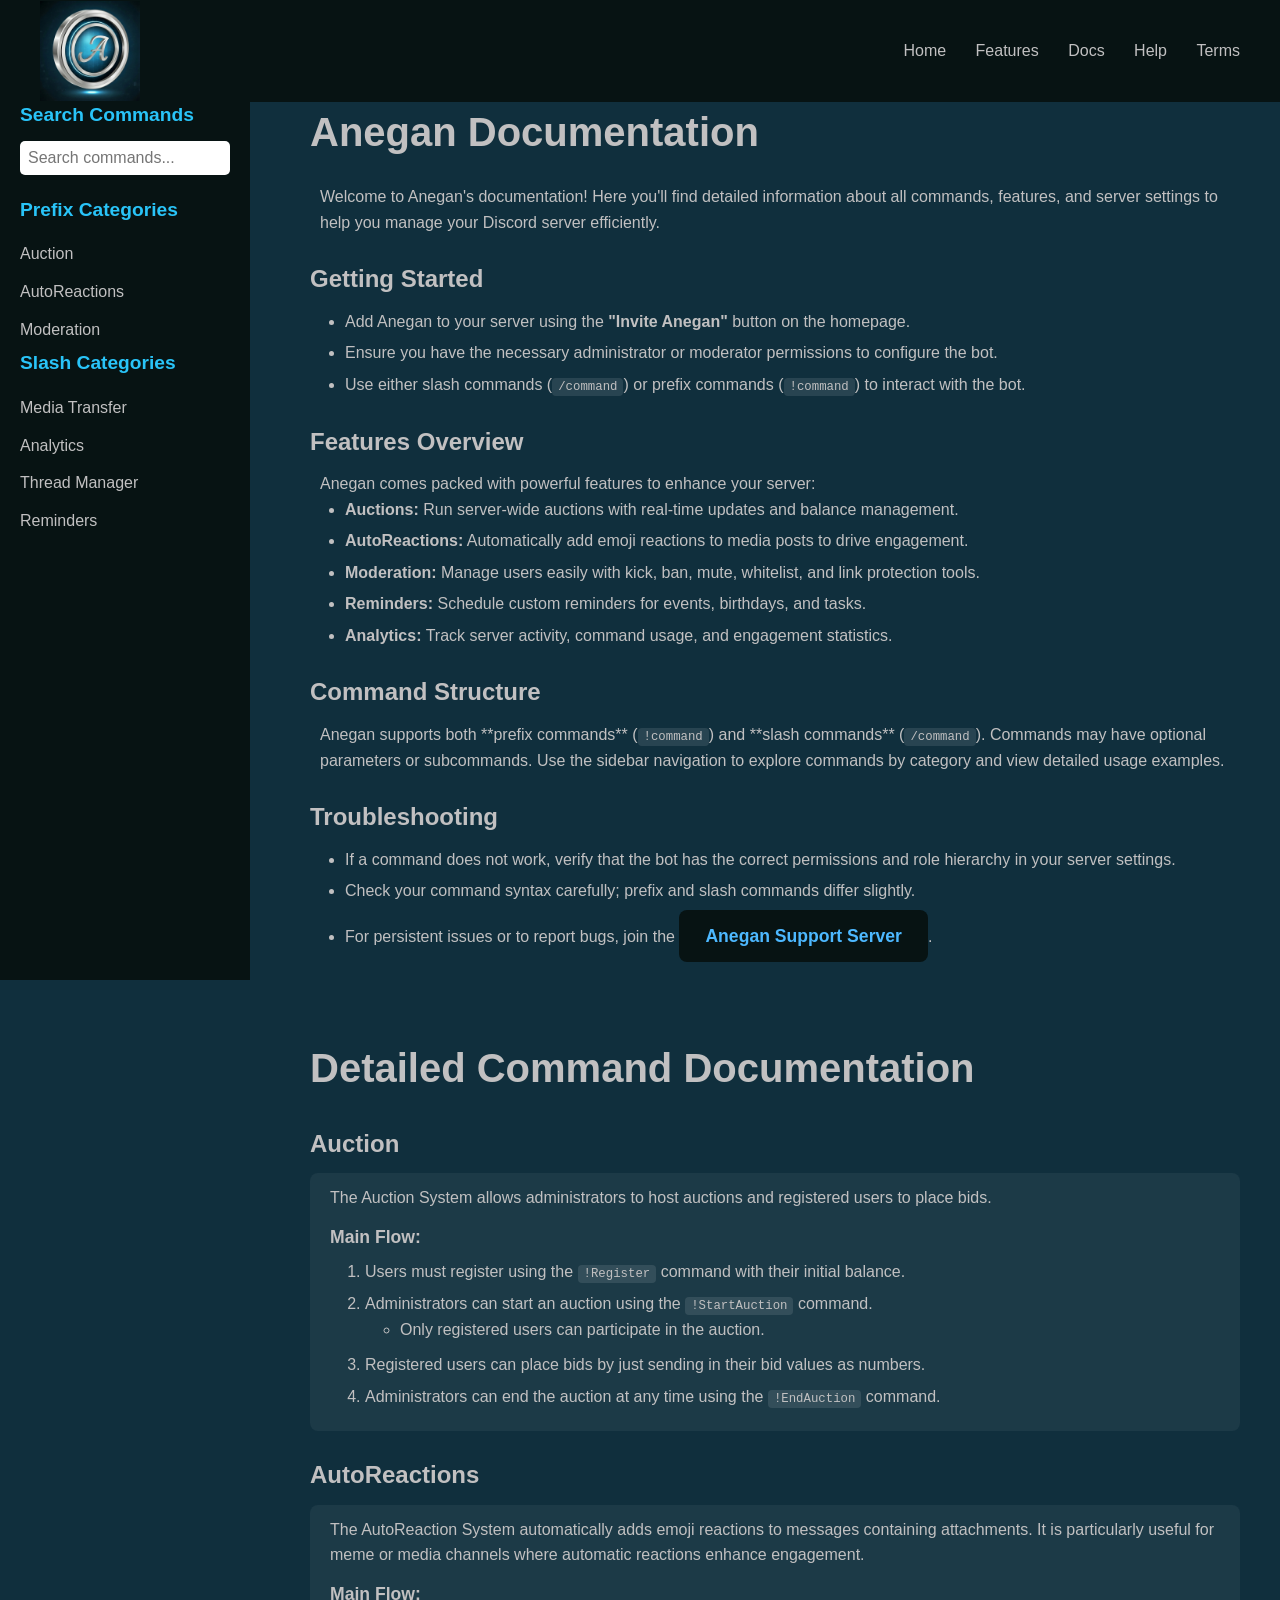
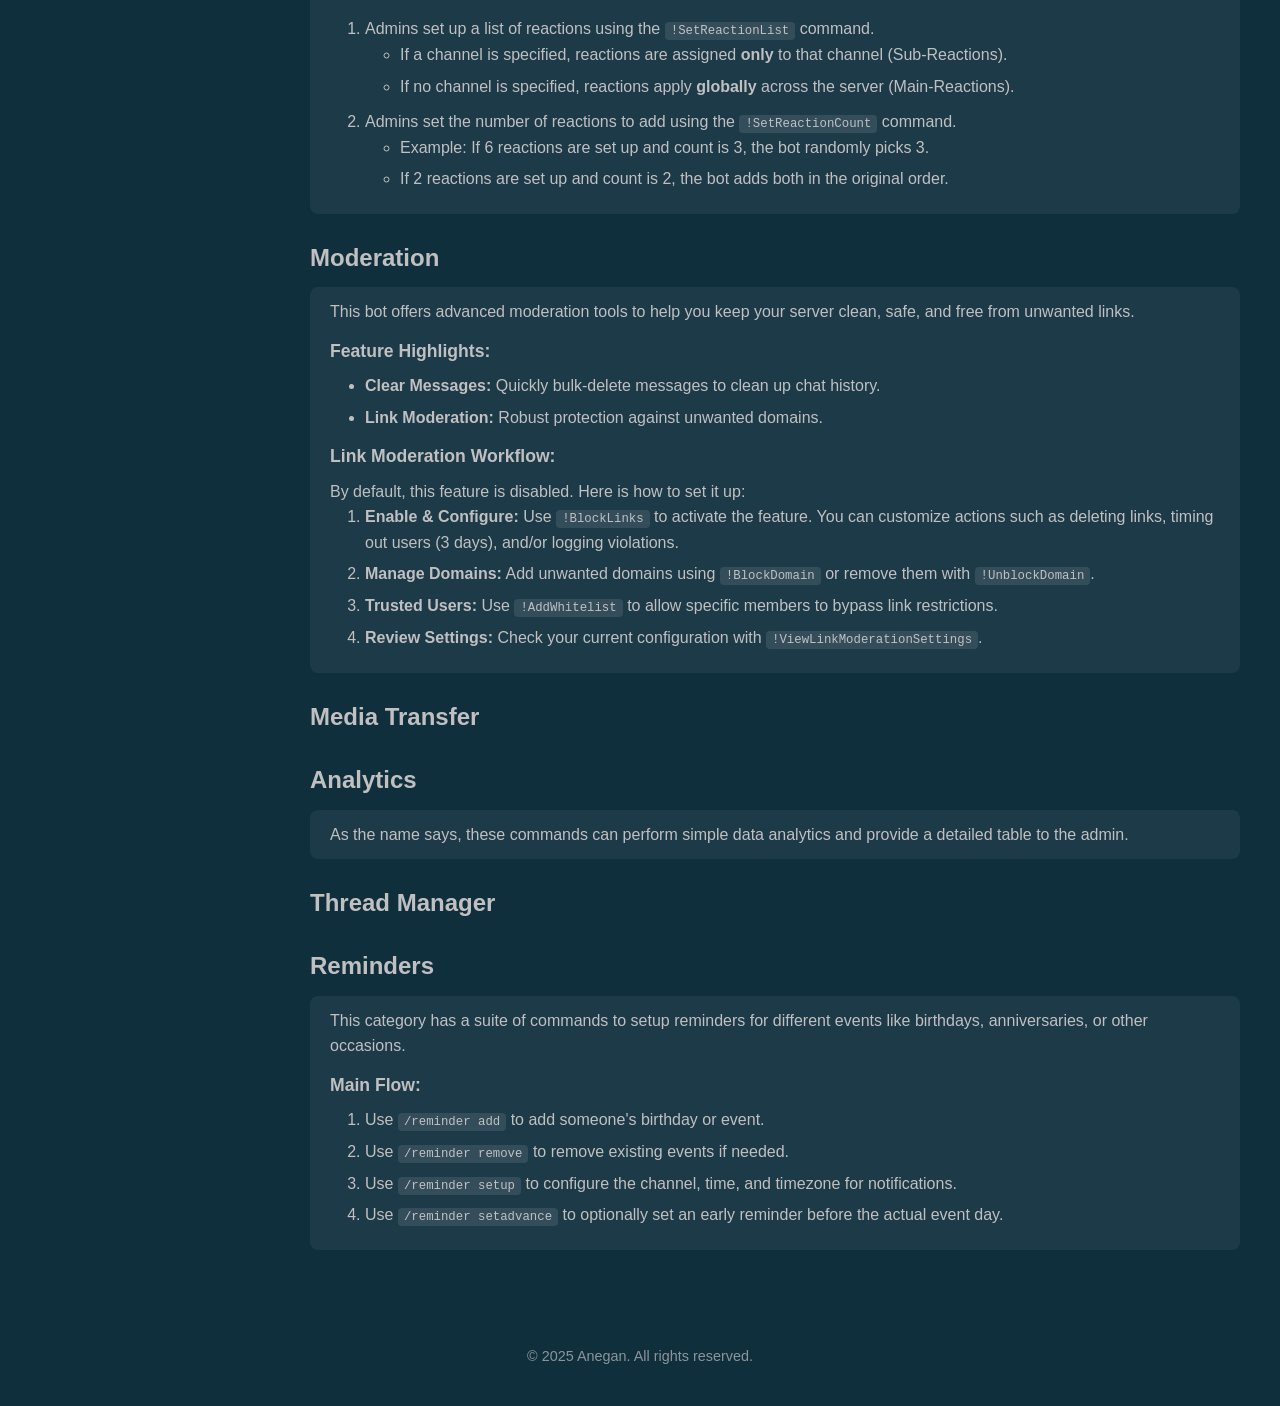
==== docs.html @ b11d67a1 "Add files via upload" ====
<!DOCTYPE html>
<html lang="en">
<head>
    <meta charset="UTF-8">
    <meta name="viewport" content="width=device-width, initial-scale=1.0">
    <title>Anegan - Documentation</title>
    <link rel="stylesheet" href="css/style.css">
    <style>
        /* ---- Layout ---- */
        body {
            /* display: flex; */
            display: fixed;
            min-height: 100vh;
            font-family: var(--font-body);
            background: var(--bg-main);
            color: var(--text-primary);
        }

        /* Sidebar */
        .sidebar {
            width: 250px;
            background: #071313;
            padding: 20px;
            position: fixed;
            height: 100%;
            overflow-y: auto;
            top: 80px;       /* push below navbar (adjust to your navbar height) */
            z-index: 5;      /* higher than main content */
        }

        .sidebar h2 {
            font-family: var(--font-heading);
            font-size: 1.2rem;
            margin-bottom: 10px;
            color: var(--accent);
        }

        .sidebar input[type="text"] {
            width: 100%;
            padding: 8px;
            margin-bottom: 15px;
            border-radius: 5px;
            border: none;
            font-size: 1rem;
            position: sticky;
        }

        .sidebar a {
            display: block;
            color: var(--text-primary);
            padding: 6px 0;
            text-decoration: none;
            transition: 0.2s;
        }

        .sidebar a:hover {
            color: var(--accent);
        }

        /* Main content */
        .docs-content {
            margin-left: 270px; /* sidebar width + margin */
            padding: 100px 40px 40px 40px;
            /* flex: 1; */
        }

        .docs-content h1 {
            font-family: var(--font-heading);
            font-size: 2.5rem;
            margin-bottom: 20px;
        }

        .docs-content h2 {
            font-family: var(--font-heading);
            font-size: 1.5rem;
            margin-top: 25px;
            margin-bottom: 10px;
        }
        .docs-content ul,
        .docs-content ol {
            margin-left: 20px;          /* indent from main content */
            margin-bottom: 10px;        /* spacing after list */
            padding-left: 15px;         /* bullet/number alignment */
        }

        .docs-content li {
            margin-bottom: 6px;         /* space between items */
            /* line-height: 1.6;           improve readability */
        }

        /* Inline code */
        .docs-content code {
            background: rgba(255, 255, 255, 0.1);
            padding: 2px 6px;
            border-radius: 4px;
            font-family: monospace;
            font-size: 0.95em;
        }

        /* Code blocks (if ever used) */
        .docs-content pre {
            background: rgba(255, 255, 255, 0.05);
            padding: 12px 15px;
            border-radius: 8px;
            overflow-x: auto;
            margin-bottom: 15px;
            font-family: monospace;
            font-size: 0.95em;
}

        .command {
            background: rgba(255, 255, 255, 0.05);
            padding: 12px 20px;
            border-radius: 8px;
            margin-bottom: 10px;
        }

        .command-name {
            font-weight: bold;
        }

        .command-description {
            margin-top: 5px;
            margin-left: 10px;
        }

        .command-usage {
            font-family: monospace;
            background: rgba(255,255,255,0.1);
            padding: 5px 10px;
            border-radius: 4px;
            display: inline-block;
            margin-top: 5px;
        }

        .category-title {
            cursor: pointer;
        }

        /* Command examples styling */
        .command-examples {
            margin-top: 10px;
            margin-left: 10px; /* indent from command description */
            padding-left: 15px;
            border-left: 2px solid rgba(255,255,255,0.2); /* subtle visual separation */
        }

        .command-examples ul {
            list-style: disc inside; /* proper bullet indentation */
            margin: 4px 0;
            padding-left: 20px;
            margin-left: 5px;
        }

        .command-examples li {
            margin-bottom: 10px; /* space between examples */
            line-height: 1.5;    /* increase readability */
        }

        .command-examples code {
            background: rgba(255,255,255,0.1);
            padding: 2px 6px;
            border-radius: 4px;
            font-family: monospace;
        }

        /* Command examples styling */
        .command-details {
            margin-top: 10px;
            margin-left: 10px; /* indent from command description */
            padding-left: 15px;
            border-left: 2px solid rgba(255,255,255,0.2); /* subtle visual separation */
        }

        .command-details ul {
            list-style: disc inside; /* proper bullet indentation */
            margin: 4px 0;
            padding-left: 20px;
            margin-left: 5px;
        }

        .command-details li {
            margin-bottom: 10px; /* space between examples */
            line-height: 1.5;    /* increase readability */
        }

        /* Command Arguments styling */
        .command-arguments {
            margin-top: 10px;
            margin-left: 10px;
            padding-left: 15px;
            border-left: 2px solid rgba(255,255,255,0.2);
        }
        .command-arguments ul {
            list-style: disc inside;
            margin: 4px 0;
            padding-left: 20px;
            margin-left: 5px;
        }
        .command-arguments li {
            margin-bottom: 5px;
            line-height: 1.4;
        }


        .example-title {
            font-style: italic;
            margin-right: 5px; /* spacing after title */
            display: inline;   /* allow it to sit on same line as bullet */
        }

        .example-content {
            margin-left: 40px; /* indent content under the sub-title */
            line-height: 1.5;
        }

        .category-overview {
            background: rgba(255, 255, 255, 0.05);
            padding: 12px 20px;
            border-radius: 8px;
            margin-bottom: 15px;
        }

        .category-overview h3 {
            margin-top: 12px;
            margin-bottom: 8px;
            font-size: 1.1rem;
        }

        .category-overview ol,
        .category-overview ul {
            margin-left: 20px;
            margin-bottom: 10px;
        }

        .category-overview li {
            margin-bottom: 6px;
        }

        .category-overview code {
            background: rgba(255, 255, 255, 0.1);
            padding: 2px 6px;
            border-radius: 4px;
            font-family: monospace;
            font-size: 0.95em;
        }

        /* Accordion effect */
        .accordion-content {
            display: none;
            margin-left: 10px;
            margin-top: 5px;
        }

        .accordion-content.show {
            display: block;
        }
    </style>
</head>
<body>
    <!-- Navbar -->
    <nav>
        <div class="container">
            <img src="images/Logo.jpg" alt="Anegan Logo" class="logo">
            <div class="nav-right">
                <a href="index.html">Home</a>
                <a href="index.html#features">Features</a>
                <a href="docs.html">Docs</a>
                <a href="help.html">Help</a>
                <a href="terms.html">Terms</a>
            </div>
        </div>
    </nav>

    <div class="docs-wrapper">
        <!-- Sidebar -->
        <aside class="sidebar">
            <h2>Search Commands</h2>
            <input type="text" id="search" placeholder="Search commands...">
            <div id="search-message" style="color: #aaa; font-size: 0.9rem; margin-top: 5px;"></div>
            <h2>Prefix Categories</h2>
            <a href="#auction">Auction</a>
            <a href="#autoreactions">AutoReactions</a>
            <a href="#moderation">Moderation</a>

            <h2>Slash Categories</h2>
            <a href="#media_transfer">Media Transfer</a>
            <a href="#analytics">Analytics</a>
            <a href="#thread_manager">Thread Manager</a>
            <a href="#reminders">Reminders</a>
        </aside>

        <!-- Main Content -->
        <main class="docs-content">
            <h1>Anegan Documentation</h1>
            <p style="margin-left: 10px;">
                Welcome to Anegan's documentation! Here you'll find detailed information about all commands, features, and server settings to help you manage your Discord server efficiently.
            </p>

            <h2>Getting Started</h2>
            <ul>
                <li>Add Anegan to your server using the <strong>"Invite Anegan"</strong> button on the homepage.</li>
                <li>Ensure you have the necessary administrator or moderator permissions to configure the bot.</li>
                <li>Use either slash commands (<code>/command</code>) or prefix commands (<code>!command</code>) to interact with the bot.</li>
            </ul>

            <h2>Features Overview</h2>
            <p style="margin-left: 10px;">
                Anegan comes packed with powerful features to enhance your server:
            </p>
            <ul>
                <li><strong>Auctions:</strong> Run server-wide auctions with real-time updates and balance management.</li>
                <li><strong>AutoReactions:</strong> Automatically add emoji reactions to media posts to drive engagement.</li>
                <li><strong>Moderation:</strong> Manage users easily with kick, ban, mute, whitelist, and link protection tools.</li>
                <li><strong>Reminders:</strong> Schedule custom reminders for events, birthdays, and tasks.</li>
                <li><strong>Analytics:</strong> Track server activity, command usage, and engagement statistics.</li>
            </ul>

            <h2>Command Structure</h2>
            <p style="margin-left: 10px;">
                Anegan supports both **prefix commands** (<code>!command</code>) and **slash commands** (<code>/command</code>).  
                Commands may have optional parameters or subcommands. Use the sidebar navigation to explore commands by category and view detailed usage examples.
            </p>

            <h2>Troubleshooting</h2>
            <ul>
                <li>If a command does not work, verify that the bot has the correct permissions and role hierarchy in your server settings.</li>
                <li>Check your command syntax carefully; prefix and slash commands differ slightly.</li>
                <li>For persistent issues or to report bugs, join the <a href="https://discord.gg/ssrtbun3c8" class="support-btn">Anegan Support Server</a>.</li>
            </ul>

            <h1><br>Detailed Command Documentation</h1>

            <!-- PREFIX COMMANDS -->

            <h2 id="auction" class="category-title">Auction</h2>

            <div class="category-overview">
                <p>
                    The Auction System allows administrators to host auctions and registered users to place bids.
                </p>
                <h3>Main Flow:</h3>
                <ol>
                    <li>Users must register using the <code>!Register</code> command with their initial balance.</li>
                    <li>Administrators can start an auction using the <code>!StartAuction</code> command.
                        <ul>
                            <li>Only registered users can participate in the auction.</li>
                        </ul>
                    </li>
                    <li>Registered users can place bids by just sending in their bid values as numbers.</li>
                    <li>Administrators can end the auction at any time using the <code>!EndAuction</code> command.</li>
                </ol>
            </div>
        
            <div class="accordion-content">
                <div class="command">
                    <div class="command-name">Balance</div>
                    <div class="command-description">
                        This command retrieves and displays the balance of the user who invokes it.
                    </div>
                    <div class="command-usage">!Balance</div>
                    <div class="command-examples">
                        <strong>Examples:</strong>
                        <ul>
                            <li>
                                <span class="example-title">Registered user checks balance:</span>
                                <div class="example-content">
                                    Command: <code>!Balance</code><br>
                                    Response: "JohnDoe, your balance is 500."
                                </div>
                            </li>
                            <li>
                                <span class="example-title">Unregistered user attempts to check balance:</span>
                                <div class="example-content">
                                    Command: <code>!Balance</code><br>
                                    Response: "You are not registered. Use <code>!Register &lt;balance&gt; </code> to register."
                                </div>
                            </li>
                        </ul>
                    </div>
                </div>

                <div class="command">
                    <div class="command-name">EndAuction</div>
                    <div class="command-description">
                        This command concludes the current auction and announces the winner if there are valid bids. 
                        If no bids were placed during the auction, it will notify the users that the auction ended without a winner.
                    </div>
                    <div class="command-usage">!EndAuction</div>
                    <div class="command-details">
                        <strong>Permissions:</strong>
                        <ul>
                            <li>Only administrators can use this command.</li>
                        </ul>
                    </div>
                </div>

                <div class="command">
                    <div class="command-name">ListItems</div>
                    <div class="command-description">List all your items.</div>
                    <div class="command-usage">!ListItems</div>
                </div>

                <div class="command">
                    <div class="command-name">ListParticipants</div>
                    <div class="command-description">List all registered participants in the server.</div>
                    <div class="command-usage">!ListParticipants</div>
                    <div class="command-details">
                        <strong>Permissions:</strong>
                        <ul>
                            <li>Only administrators can use this command.</li>
                        </ul>
                    </div>
                    <div class="command-examples">
                        <strong>Examples:</strong>
                        <ul>
                            <li>
                                <span class="example-title">Listing participants when some are registered:</span>
                                <div class="example-content">
                                    Command: <code>!ListParticipants</code><br>
                                    Response:<br>
                                    <pre>
Registered Participants and their balances:
@User1: 500
@User2: 300
                                    </pre>
                                </div>
                            </li>
                            <li>
                                <span class="example-title">Listing participants when no one is registered:</span>
                                <div class="example-content">
                                    Command: <code>!ListParticipants</code><br>
                                    Response: "No registered participants found in this server."
                                </div>
                            </li>
                        </ul>
                    </div>
                </div>

                <div class="command">
                    <div class="command-name">Register</div>
                    <div class="command-description">
                        This command allows users to register themselves in the auction system with an initial balance.
                        Once registered, users can participate in auctions and bid on items.
                    </div>
                    <div class="command-usage">!Register &lt;balance&gt;</div>
                        <div class="command-arguments">
                            <strong>Arguments:</strong>
                            <ul>
                                <li><code>balance</code> — Initial user balance in cash/coins to bid.</li>
                            </ul>
                        </div>
                    <div class="command-examples">
                        <strong>Examples:</strong>
                        <ul>
                            <li>
                                <span class="example-title">Registering with an initial balance:</span>
                                <div class="example-content">
                                    Command: <code>!Register 10000</code><br>
                                    Response: "JohnDoe registered with a balance of 10000."
                                </div>
                            </li>
                            <li>
                                <span class="example-title">Attempting to register when already registered:</span>
                                <div class="example-content">
                                    Command: <code>!Register 5000</code><br>
                                    Response: "You are already registered!"
                                </div>
                            </li>
                        </ul>
                    </div>
                </div>

                <div class="command">
                    <div class="command-name">ResetAuction</div>
                    <div class="command-description">
                        This command allows administrators to reset the auction by clearing all registered users, resetting balances, and removing all auction items for the server. 
                        After the command is issued, the bot will prompt the administrator to confirm by typing "yes" within 30 seconds. 
                        If confirmed, the bot will perform the reset and display a confirmation message. If no confirmation is received within 30 seconds, the reset will be canceled. 
                        This safeguard ensures that the reset is intentional.
                    </div>
                    <div class="command-usage">!ResetAuction</div>

                    <div class="command-examples">
                        <strong>Examples:</strong>
                        <ul>
                            <li>
                                <span class="example-title">Admin resetting the auction for the server:</span>
                                <div class="example-content">
                                    Command: <code>!ResetAuction</code><br>
                                    Response: "All auction details have been reset for this server."
                                </div>
                            </li>
                        </ul>
                    </div>
                </div>

                <div class="command">
                    <div class="command-name">StartAuction</div>
                    
                    <div class="command-description">
                        Initiates an auction for a specified item with a given starting bid.
                    </div>
                    
                    <div class="command-usage">!StartAuction &lt;item_name&gt;, &lt;starting_bid&gt;</div>
                    <div class="command-arguments">
                        <strong>Arguments:</strong>
                        <ul>
                            <li><code>item_name</code> — Name of the item to be auctioned.</li>
                            <li><code>starting_bid</code> — Minimum bid amount to start the auction (positive integer).</li>
                        </ul>
                    </div>
                    <div class="command-details">
                        <strong>Permissions:</strong>
                        <ul>
                            <li>Only administrators can use this command.</li>
                        </ul>
                    </div>
                    <div class="command-examples">
                        <strong>Examples:</strong>
                        <ul>
                            <li>
                                <span class="example-title">Start an auction for "Blue Pen" with a starting bid of 100:</span>
                                <div class="example-content">
                                    Command: <code>!StartAuction Blue Pen, 100</code><br>
                                    Behavior:<br>
                                    &nbsp;&nbsp;&nbsp;- Starts an auction for the item "Blue Pen"<br>
                                    &nbsp;&nbsp;&nbsp;- Sets the minimum bid to 100<br>
                                    &nbsp;&nbsp;&nbsp;- Announces the auction in the channel
                                </div>
                            </li>
                            <li>
                                <span class="example-title">Invalid starting bid:</span>
                                <div class="example-content">
                                    Command: <code>!StartAuction Golden Sword, fifty</code><br>
                                    Response: "Starting bid must be a positive integer."
                                </div>
                            </li>
                            <li>
                                <span class="example-title">Missing comma in input:</span>
                                <div class="example-content">
                                    Command: <code>!StartAuction Blue Pen 100</code><br>
                                    Response: "Invalid input format. Use: !StartAuction &lt;item_name&gt;, &lt;starting_bid&gt;"
                                </div>
                            </li>
                        </ul>
                    </div>
                </div>

                <div class="command">
                    <div class="command-name">Unregister</div>
                    <div class="command-description">Unregister a user from the auction.</div>
                    <div class="command-usage">!Unregister &lt;user&gt;</div>
                    <div class="command-arguments">
                        <strong>Arguments:</strong>
                        <ul>
                            <li><code>user</code> — Mention the user.</li>
                        </ul>
                    </div>
                    <div class="command-details">
                        <strong>Permissions:</strong>
                        <ul>
                            <li>Only administrators can use this command.</li>
                        </ul>
                    </div>
                    <div class="command-examples">
                        <strong>Examples:</strong>
                        <ul>
                            <li>
                                <span class="example-title">Admin unregistering a user:</span>
                                <div class="example-content">
                                    Command: <code>!Unregister @JohnDoe</code><br>
                                    Response: "JohnDoe has been unregistered from the auction."
                                </div>
                            </li>
                            <li>
                                <span class="example-title">Attempting to unregister a user who is not registered:</span>
                                <div class="example-content">
                                    Command: <code>!Unregister @JaneDoe</code><br>
                                    Response: "JaneDoe is not registered."
                                </div>
                            </li>
                        </ul>
                    </div>
                </div>

                <div class="command">
                    <div class="command-name">UpdateBalance</div>
                    <div class="command-description">Refill a participant's balance.</div>
                    <div class="command-usage">!UpdateBalance &lt;user&gt;, &lt;new_balance&gt;</div>
                    <div class="command-arguments">
                        <strong>Arguments:</strong>
                        <ul>
                            <li><code>user</code> — Mention the user.</li>
                            <li><code>new_balance</code> — The new balance.</li>
                        </ul>
                    </div>
                    <div class="command-examples">
                        <strong>Examples:</strong>
                        <ul>
                            <li>
                                <span class="example-title">Updating a user's balance:</span>
                                <div class="example-content">
                                Command: <code>!UpdateBalance @JohnDoe, 5000</code><br>
                                Response: "The balance of @JohnDoe has been updated to 5000."
                                </div>
                            </li>
                            <li>
                                <span class="example-title">Invalid input format:</span>
                                <div class="example-content">
                                Command: <code>!UpdateBalance JohnDoe 5000</code><br>
                                Response: "Invalid format. Please use the format: <code>!UpdateBalance @user, &lt;new_balance&gt;</code>"
                                </div>
                            </li>
                            <li>
                                <span class="example-title">Invalid user mention:</span>
                                <div class="example-content">
                                Command: <code>!UpdateBalance JohnDoe, 5000</code><br>
                                Response: "Invalid user mention. Please mention a valid user."
                                </div>
                            </li>
                        </ul>
                    </div>
                </div>

            </div>


            <h2 id="autoreactions" class="category-title">AutoReactions</h2>

            <div class="category-overview">
                <p>
                    The AutoReaction System automatically adds emoji reactions to messages containing attachments. 
                    It is particularly useful for meme or media channels where automatic reactions enhance engagement.
                </p>
                <h3>Main Flow:</h3>
                <ol>
                    <li>Admins set up a list of reactions using the <code>!SetReactionList</code> command.
                        <ul>
                            <li>If a channel is specified, reactions are assigned <strong>only</strong> to that channel (Sub-Reactions).</li>
                            <li>If no channel is specified, reactions apply <strong>globally</strong> across the server (Main-Reactions).</li>
                        </ul>
                    </li>
                    <li>Admins set the number of reactions to add using the <code>!SetReactionCount</code> command.
                        <ul>
                            <li>Example: If 6 reactions are set up and count is 3, the bot randomly picks 3.</li>
                            <li>If 2 reactions are set up and count is 2, the bot adds both in the original order.</li>
                        </ul>
                    </li>
                </ol>
            </div>

            <div class="accordion-content">
                
                <div class="command">
                    <div class="command-name">DisableReactions</div>
                    <div class="command-description">
                        Disables reactions for a specified channel. This prevents the bot from automatically adding reactions to messages in that channel.
                    </div>
                    <div class="command-usage">!DisableReactions &lt;channel&gt;</div>
                    <div class="command-arguments">
                        <strong>Arguments:</strong>
                        <ul>
                            <li><code>channel</code> — The channel where reactions should be disabled (mention as #channel).</li>
                        </ul>
                    </div>
                    <div class="command-details">
                        <strong>Permissions:</strong>
                        <ul>
                            <li>Only administrators can use this command.</li>
                        </ul>
                    </div>
                    <div class="command-examples">
                        <strong>Examples:</strong>
                        <ul>
                            <li>
                                <span class="example-title">Disable reactions in #general:</span>
                                <div class="example-content">
                                    Command: <code>!DisableReactions #general</code><br>
                                    Behavior: Adds the channel #general to the disabled list.
                                </div>
                            </li>
                        </ul>
                    </div>
                </div>

                <div class="command">
                    <div class="command-name">ListReactions</div>
                    <div class="command-description">
                        Shows the current emoji list and reaction count. Displays both main reactions (server-wide) and sub-reactions (channel-specific).
                    </div>
                    <div class="command-usage">!ListReactions</div>
                    <div class="command-details">
                        <strong>Permissions:</strong>
                        <ul>
                            <li>Only administrators can use this command.</li>
                        </ul>
                    </div>
                    <div class="command-examples">
                        <strong>Examples:</strong>
                        <ul>
                            <li>
                                <span class="example-title">View all configured reactions:</span>
                                <div class="example-content">
                                    Command: <code>!ListReactions</code><br>
                                    Behavior: Displays the list of emojis and counts configured for the server and specific channels.
                                </div>
                            </li>
                        </ul>
                    </div>
                </div>

                <div class="command">
                    <div class="command-name">SetReactionCount</div>
                    <div class="command-description">
                        Set the number of reactions to be added from the configured list.
                    </div>
                    <div class="command-usage">!SetReactionCount &lt;count&gt; [channel]</div>
                    <div class="command-arguments">
                        <strong>Arguments:</strong>
                        <ul>
                            <li><code>count</code> (int) — How many reactions should be added per message.</li>
                            <li><code>channel</code> (optional) — The channel to assign this count to. If omitted, applies server-wide.</li>
                        </ul>
                    </div>
                    <div class="command-details">
                        <strong>Permissions:</strong>
                        <ul>
                            <li>Only administrators can use this command.</li>
                        </ul>
                    </div>
                    <div class="command-examples">
                        <strong>Examples:</strong>
                        <ul>
                            <li>
                                <span class="example-title">Set global reaction count to 3:</span>
                                <div class="example-content">
                                    Command: <code>!SetReactionCount 3</code><br>
                                    Behavior: Bot randomly picks 3 reactions from the main list for media across the server.
                                </div>
                            </li>
                            <li>
                                <span class="example-title">Set reaction count for #general to 2:</span>
                                <div class="example-content">
                                    Command: <code>!SetReactionCount 2 #general</code><br>
                                    Behavior: Bot randomly picks 2 reactions from the list for media in #general.
                                </div>
                            </li>
                        </ul>
                    </div>
                </div>

                <div class="command">
                    <div class="command-name">SetReactionList</div>
                    <div class="command-description">
                        Set up the emoji list for the server or a specific channel.
                    </div>
                    <div class="command-usage">!SetReactionList &lt;emoji_count&gt; [channel]</div>
                    <div class="command-arguments">
                        <strong>Arguments:</strong>
                        <ul>
                            <li><code>emoji_count</code> (int) — The total number of emojis you want to set in the list.</li>
                            <li><code>channel</code> (optional) — The channel to assign these emojis to. If omitted, applies server-wide.</li>
                        </ul>
                    </div>
                    <div class="command-details">
                        <strong>Permissions:</strong>
                        <ul>
                            <li>Only administrators can use this command.</li>
                        </ul>
                    </div>
                    <div class="command-examples">
                        <strong>Examples:</strong>
                        <ul>
                            <li>
                                <span class="example-title">Set 5 emojis for the main server list:</span>
                                <div class="example-content">
                                    Command: <code>!SetReactionList 5</code><br>
                                    Behavior: Bot will prompt you to enter 5 emojis to be used server-wide.
                                </div>
                            </li>
                            <li>
                                <span class="example-title">Set 4 emojis for #general:</span>
                                <div class="example-content">
                                    Command: <code>!SetReactionList 4 #general</code><br>
                                    Behavior: Bot will prompt you to enter 4 emojis specifically for the #general channel.
                                </div>
                            </li>
                        </ul>
                    </div>
                </div>

            </div>

            <h2 id="moderation" class="category-title">Moderation</h2>
            
            <div class="category-overview">
                <p>
                    This bot offers advanced moderation tools to help you keep your server clean, safe, and free from unwanted links.
                </p>
                
                <h3>Feature Highlights:</h3>
                <ul>
                    <li><strong>Clear Messages:</strong> Quickly bulk-delete messages to clean up chat history.</li>
                    <li><strong>Link Moderation:</strong> Robust protection against unwanted domains.</li>
                </ul>

                <h3>Link Moderation Workflow:</h3>
                <p>By default, this feature is disabled. Here is how to set it up:</p>
                <ol>
                    <li><strong>Enable & Configure:</strong> Use <code>!BlockLinks</code> to activate the feature. You can customize actions such as deleting links, timing out users (3 days), and/or logging violations.</li>
                    <li><strong>Manage Domains:</strong> Add unwanted domains using <code>!BlockDomain</code> or remove them with <code>!UnblockDomain</code>.</li>
                    <li><strong>Trusted Users:</strong> Use <code>!AddWhitelist</code> to allow specific members to bypass link restrictions.</li>
                    <li><strong>Review Settings:</strong> Check your current configuration with <code>!ViewLinkModerationSettings</code>.</li>
                </ol>
            </div>

            <div class="accordion-content">
                <!-- AddWhitelist -->
                <div class="command">
                    <div class="command-name">AddWhitelist</div>
                    <div class="command-description">
                        Add a user to the whitelist. Whitelisted users can send links without being restricted by the bot's link monitoring system.
                    </div>
                    <div class="command-usage">!AddWhitelist &lt;user&gt;</div>
                    <div class="command-arguments">
                        <strong>Arguments:</strong>
                        <ul>
                            <li><code>user</code> — The user to add to the whitelist (mention).</li>
                        </ul>
                    </div>
                    <div class="command-details">
                        <strong>Permissions:</strong>
                        <ul>
                            <li>Only administrators can use this command.</li>
                        </ul>
                    </div>
                    <div class="command-examples">
                        <strong>Examples:</strong>
                        <ul>
                            <li>
                                <span class="example-title">Allow a user to post links:</span>
                                <div class="example-content">
                                    Command: <code>!AddWhitelist @username</code>
                                </div>
                            </li>
                        </ul>
                    </div>
                </div>

                <!-- BlockDomain -->
                <div class="command">
                    <div class="command-name">BlockDomain</div>
                    <div class="command-description">
                        Block links from one or more domains from being used in your server.
                    </div>
                    <div class="command-usage">!BlockDomain &lt;domains&gt;</div>
                    <div class="command-arguments">
                        <strong>Arguments:</strong>
                        <ul>
                            <li><code>domains</code> — Comma-separated list of domains to block (e.g., discord.gg, spam.com).</li>
                        </ul>
                    </div>
                    <div class="command-details">
                        <strong>Permissions:</strong>
                        <ul>
                            <li>Only administrators can use this command.</li>
                        </ul>
                    </div>
                    <div class="command-examples">
                        <strong>Examples:</strong>
                        <ul>
                            <li>
                                <span class="example-title">Block invite links and a spam site:</span>
                                <div class="example-content">
                                    Command: <code>!BlockDomain discord.gg, spam.com</code>
                                </div>
                            </li>
                        </ul>
                    </div>
                </div>

                <!-- BlockLinks -->
                <div class="command">
                    <div class="command-name">BlockLinks</div>
                    <div class="command-description">
                        Enable link monitoring and initiate the interactive configuration for moderation settings (Delete, Timeout, Log).
                    </div>
                    <div class="command-usage">!BlockLinks</div>
                    <div class="command-details">
                        <strong>Permissions:</strong>
                        <ul>
                            <li>Only administrators can use this command.</li>
                        </ul>
                    </div>
                </div>

                <!-- Clear -->
                <div class="command">
                    <div class="command-name">Clear</div>
                    <div class="command-description">
                        Quickly bulk-delete a specified number of messages in a channel.
                    </div>
                    <div class="command-usage">!Clear &lt;count&gt; [channel]</div>
                    <div class="command-arguments">
                        <strong>Arguments:</strong>
                        <ul>
                            <li><code>count</code> — The number of messages to delete.</li>
                            <li><code>channel</code> (optional) — The channel to delete messages from. Defaults to current channel.</li>
                        </ul>
                    </div>
                    <div class="command-details">
                        <strong>Permissions:</strong>
                        <ul>
                            <li>Only administrators can use this command.</li>
                        </ul>
                    </div>
                    <div class="command-examples">
                        <strong>Examples:</strong>
                        <ul>
                            <li>
                                <span class="example-title">Delete last 10 messages in current channel:</span>
                                <div class="example-content">
                                    Command: <code>!Clear 10</code>
                                </div>
                            </li>
                            <li>
                                <span class="example-title">Delete last 5 messages in #general:</span>
                                <div class="example-content">
                                    Command: <code>!Clear 5 #general</code>
                                </div>
                            </li>
                        </ul>
                    </div>
                </div>

                <!-- ListBlockedDomains -->
                <div class="command">
                    <div class="command-name">ListBlockedDomains</div>
                    <div class="command-description">List all currently blocked domains.</div>
                    <div class="command-usage">!ListBlockedDomains</div>
                    <div class="command-details">
                        <strong>Permissions:</strong>
                        <ul>
                            <li>Only administrators can use this command.</li>
                        </ul>
                    </div>
                </div>

                <!-- ListWhitelist -->
                <div class="command">
                    <div class="command-name">ListWhitelist</div>
                    <div class="command-description">
                        Display the list of whitelisted users.
                    </div>
                    <div class="command-usage">!ListWhitelist</div>
                    <div class="command-details">
                        <strong>Permissions:</strong>
                        <ul>
                            <li>Only administrators can use this command.</li>
                        </ul>
                    </div>
                </div>

                <!-- RemoveWhitelist -->
                <div class="command">
                    <div class="command-name">RemoveWhitelist</div>
                    <div class="command-description">
                        Remove a user from the whitelist. They will be subject to link monitoring again.
                    </div>
                    <div class="command-usage">!RemoveWhitelist &lt;user&gt;</div>
                    <div class="command-arguments">
                        <strong>Arguments:</strong>
                        <ul>
                            <li><code>user</code> — The user to remove from the whitelist (mention).</li>
                        </ul>
                    </div>
                    <div class="command-details">
                        <strong>Permissions:</strong>
                        <ul>
                            <li>Only administrators can use this command.</li>
                        </ul>
                    </div>
                    <div class="command-examples">
                        <strong>Examples:</strong>
                        <ul>
                            <li>
                                <span class="example-title">Revoke link permissions:</span>
                                <div class="example-content">
                                    Command: <code>!RemoveWhitelist @username</code>
                                </div>
                            </li>
                        </ul>
                    </div>
                </div>

                <!-- UnblockDomain -->
                <div class="command">
                    <div class="command-name">UnblockDomain</div>
                    <div class="command-description">
                        Unblock one or more domains to allow their links again.
                    </div>
                    <div class="command-usage">!UnblockDomain &lt;domains&gt;</div>
                    <div class="command-arguments">
                        <strong>Arguments:</strong>
                        <ul>
                            <li><code>domains</code> — Comma-separated list of domains to unblock.</li>
                        </ul>
                    </div>
                    <div class="command-details">
                        <strong>Permissions:</strong>
                        <ul>
                            <li>Only administrators can use this command.</li>
                        </ul>
                    </div>
                    <div class="command-examples">
                        <strong>Examples:</strong>
                        <ul>
                            <li>
                                <span class="example-title">Allow specific domains:</span>
                                <div class="example-content">
                                    Command: <code>!UnblockDomain discord.gg, spam.com</code>
                                </div>
                            </li>
                        </ul>
                    </div>
                </div>

                <!-- UnblockLinks -->
                <div class="command">
                    <div class="command-name">UnblockLinks</div>
                    <div class="command-description">
                        Disable link monitoring completely. Links will no longer be moderated.
                    </div>
                    <div class="command-usage">!UnblockLinks</div>
                    <div class="command-details">
                        <strong>Permissions:</strong>
                        <ul>
                            <li>Only administrators can use this command.</li>
                        </ul>
                    </div>
                </div>

                <!-- ViewLinkModerationSettings -->
                <div class="command">
                    <div class="command-name">ViewLinkModerationSettings</div>
                    <div class="command-description">
                        Displays current link moderation settings, including enabled actions (Block, Delete, Log, Timeout) and the blocked domains list.
                    </div>
                    <div class="command-usage">!ViewLinkModerationSettings</div>
                    <div class="command-details">
                        <strong>Permissions:</strong>
                        <ul>
                            <li>Only administrators can use this command.</li>
                        </ul>
                    </div>
                    <div class="command-examples">
                        <strong>Examples:</strong>
                        <ul>
                            <li>
                                <span class="example-title">Check configuration:</span>
                                <div class="example-content">
                                    Command: <code>!ViewLinkModerationSettings</code><br>
                                    Response:<br>
                                    <pre>
Link Moderation Settings:
Block Links: Enabled
Delete Links: Enabled
Log Links: Enabled
Timeout User: Enabled
Blocked Domains: discord.gg, spam.com
                                    </pre>
                                </div>
                            </li>
                        </ul>
                    </div>
                </div>
            </div>

            <!-- SLASH COMMANDS -->

            <h2 id="media_transfer" class="category-title">Media Transfer</h2>
            <div class="accordion-content">
                <div class="command">
                    <div class="command-name">/forward_media</div>
                    <div class="command-description">
                        Forward media from one channel (source) to another channel (destination). 
                        The source channel must be in the server where the command is used. 
                        The destination channel can be in the same or a different server, provided the bot has permission to post there.
                        It forwards media one by one at a paced rate to prevent rate limits.
                    </div>
                    <div class="command-usage">/forward_media &lt;source_channel&gt; &lt;destination_channel_id&gt; &lt;count&gt;</div>
                    <div class="command-arguments">
                        <strong>Arguments:</strong>
                        <ul>
                            <li><code>source_channel</code> — The channel from which media needs to be forwarded (must be in the current server).</li>
                            <li><code>destination_channel_id</code> — The ID of the channel where media needs to be forwarded. (Right-click channel > Copy Channel ID).</li>
                            <li><code>count</code> (optional) — The number of media items to forward (e.g., last 5 items).</li>
                        </ul>
                    </div>
                    <div class="command-details">
                        <strong>Permissions:</strong>
                        <ul>
                            <li>Only administrators can use this command.</li>
                        </ul>
                    </div>
                </div>
            </div>

            <h2 id="analytics" class="category-title">Analytics</h2>
            <div class="category-overview">
                <p>
                    As the name says, these commands can perform simple data analytics and provide a detailed table to the admin.
                </p>
            </div>
            <div class="accordion-content">
                <div class="command">
                    <div class="command-name">/generate_multi_report</div>
                    <div class="command-description">
                        Allows the admin to look at user activity across various categories at once. 
                        The bot analyzes each channel under the selected categories to determine: Total messages, Unique senders, Total reactions, Media counts, and Unique media posters.
                    </div>
                    <div class="command-usage">/generate_multi_report &lt;categories&gt; &lt;days&gt; &lt;min_age_days&gt; &lt;sort_by&gt;</div>
                    <div class="command-arguments">
                        <strong>Arguments:</strong>
                        <ul>
                            <li><code>categories</code> — Select between 2 to 10 categories to analyze.</li>
                            <li><code>days</code> — How many days back to look for activity.</li>
                            <li><code>min_age_days</code> (optional) — Exclude channels newer than this number of days.</li>
                            <li><code>sort_by</code> — Sort the final report by a specific metric.</li>
                        </ul>
                    </div>
                    <div class="command-details">
                        <strong>Permissions:</strong>
                        <ul>
                            <li>Only administrators can use this command.</li>
                        </ul>
                    </div>
                </div>

                <div class="command">
                    <div class="command-name">/generate_report</div>
                    <div class="command-description">
                        Allows the admin to look at the user activity of a single channel or all channels under a single category.
                        Tabulates details like Total messages, Unique senders, Total reactions, Media counts, and Unique media posters.
                    </div>
                    <div class="command-usage">/generate_report &lt;scope&gt; &lt;days&gt; &lt;min_age_days&gt; &lt;target_channel&gt; &lt;target_category&gt; &lt;sort_by&gt;</div>
                    <div class="command-arguments">
                        <strong>Arguments:</strong>
                        <ul>
                            <li><code>scope</code> — Choose to analyze a "channel" or a "category".</li>
                            <li><code>days</code> — How many days back to look.</li>
                            <li><code>min_age_days</code> (optional) — Exclude new channels (used if scope is "category").</li>
                            <li><code>target_channel</code> — The specific channel to analyze (if scope is "channel").</li>
                            <li><code>target_category</code> — The specific category to analyze (if scope is "category").</li>
                            <li><code>sort_by</code> — Sort the category report (if scope is "category").</li>
                        </ul>
                    </div>
                    <div class="command-details">
                        <strong>Permissions:</strong>
                        <ul>
                            <li>Only administrators can use this command.</li>
                        </ul>
                    </div>
                </div>
            </div>

            <h2 id="thread_manager" class="category-title">Thread Manager</h2>
            <div class="accordion-content">
                <div class="command">
                    <div class="command-name">/privatethread</div>
                    <div class="command-description">
                        Creates a button labeled "create a thread". 
                        This button allows any server member to create a private thread, typically used for server support discussions.
                    </div>
                    <div class="command-usage">/privatethread &lt;message&gt; &lt;mentions_target&gt;</div>
                    <div class="command-arguments">
                        <strong>Arguments:</strong>
                        <ul>
                            <li><code>message</code> — The message displayed above the button, describing its purpose.</li>
                            <li><code>mentions_target</code> — A role or member to mention/notify when a user creates a private thread (e.g., Moderators).</li>
                        </ul>
                    </div>
                    <div class="command-details">
                        <strong>Permissions:</strong>
                        <ul>
                            <li>Only administrators can use this command.</li>
                        </ul>
                    </div>
                </div>
            </div>

            <h2 id="reminders" class="category-title">Reminders</h2>
            <div class="category-overview">
                <p>
                    This category has a suite of commands to setup reminders for different events like birthdays, anniversaries, or other occasions.
                </p>
                <h3>Main Flow:</h3>
                <ol>
                    <li>Use <code>/reminder add</code> to add someone's birthday or event.</li>
                    <li>Use <code>/reminder remove</code> to remove existing events if needed.</li>
                    <li>Use <code>/reminder setup</code> to configure the channel, time, and timezone for notifications.</li>
                    <li>Use <code>/reminder setadvance</code> to optionally set an early reminder before the actual event day.</li>
                </ol>
            </div>
            <div class="accordion-content">
                <div class="command">
                    <div class="command-name">/reminder add</div>
                    <div class="command-description">Add a new reminder for a person or event.</div>
                    <div class="command-usage">/reminder add &lt;name&gt; &lt;date&gt; &lt;category&gt;</div>
                    <div class="command-arguments">
                        <strong>Arguments:</strong>
                        <ul>
                            <li><code>name</code> — Name of the person or organization.</li>
                            <li><code>date</code> — Date of the event.</li>
                            <li><code>category</code> (optional) — Type/Category of the event.</li>
                        </ul>
                    </div>
                    <div class="command-details">
                        <strong>Permissions:</strong>
                        <ul>
                            <li>Only administrators can use this command.</li>
                        </ul>
                    </div>
                </div>

                <div class="command">
                    <div class="command-name">/reminder list</div>
                    <div class="command-description">List all scheduled reminders.</div>
                    <div class="command-usage">/reminder list &lt;group_by&gt; &lt;order&gt; &lt;category&gt;</div>
                    <div class="command-arguments">
                        <strong>Arguments:</strong>
                        <ul>
                            <li><code>group_by</code> (optional) — Group the list by name or by event month.</li>
                            <li><code>order</code> (optional) — Sort order (ascending or descending).</li>
                            <li><code>category</code> (optional) — Filter events by type.</li>
                        </ul>
                    </div>
                    <div class="command-details">
                        <strong>Permissions:</strong>
                        <ul>
                            <li>Only administrators can use this command.</li>
                        </ul>
                    </div>
                </div>

                <div class="command">
                    <div class="command-name">/reminder remove</div>
                    <div class="command-description">Remove an existing event.</div>
                    <div class="command-usage">/reminder remove &lt;name&gt;</div>
                    <div class="command-arguments">
                        <strong>Arguments:</strong>
                        <ul>
                            <li><code>name</code> — Name of the event to be removed.</li>
                        </ul>
                    </div>
                    <div class="command-details">
                        <strong>Permissions:</strong>
                        <ul>
                            <li>Only administrators can use this command.</li>
                        </ul>
                    </div>
                </div>

                <div class="command">
                    <div class="command-name">/reminder setadvance</div>
                    <div class="command-description">
                        Set how many days in advance the bot should send an early reminder. 
                        This setting applies to all events in the server.
                    </div>
                    <div class="command-usage">/reminder setadvance &lt;days&gt;</div>
                    <div class="command-arguments">
                        <strong>Arguments:</strong>
                        <ul>
                            <li><code>days</code> — Number of days before the event to send a reminder.</li>
                        </ul>
                    </div>
                    <div class="command-details">
                        <strong>Permissions:</strong>
                        <ul>
                            <li>Only administrators can use this command.</li>
                        </ul>
                    </div>
                </div>

                <div class="command">
                    <div class="command-name">/reminder setup</div>
                    <div class="command-description">
                        Triggers a setup wizard (pop-ups) where users can configure:
                        <ul>
                            <li>The channel where reminders are sent.</li>
                            <li>The time at which reminders are sent.</li>
                            <li>The timezone used to determine the send time.</li>
                        </ul>
                    </div>
                    <div class="command-usage">/reminder setup</div>
                    <div class="command-details">
                        <strong>Permissions:</strong>
                        <ul>
                            <li>Only administrators can use this command.</li>
                        </ul>
                    </div>
                </div>

                <div class="command">
                    <div class="command-name">/reminder setupstatus</div>
                    <div class="command-description">Shows the current status of the reminder configuration.</div>
                    <div class="command-usage">/reminder setupstatus</div>
                    <div class="command-details">
                        <strong>Permissions:</strong>
                        <ul>
                            <li>Only administrators can use this command.</li>
                        </ul>
                    </div>
                </div>
            </div>

        </main>

        <script>
        // Accordion toggle on heading click
        document.querySelectorAll('.category-title').forEach(title => {
            title.addEventListener('click', () => {

                searchInput.value = "";
                commandBlocks.forEach(cmd => cmd.style.display = "block");
                // find the next .accordion-content after category title, skipping other siblings like .category-overview
                let content = title.nextElementSibling;
                while(content && !content.classList.contains('accordion-content')){
                    content = content.nextElementSibling;
                }
                if(content){

                    // Close all other accordion contents
                    document.querySelectorAll('.accordion-content').forEach(c => {
                        if (c !== content) {
                            c.classList.remove('show');
                        }
                    });

                    // Toggle current
                    content.classList.toggle('show');
                }
            });
        });

        // Sidebar link click -> scroll + expand main page content with auto-close
        document.querySelectorAll('.sidebar a').forEach(link => {
            link.addEventListener('click', (e) => {
                e.preventDefault();
                searchInput.value = "";
                commandBlocks.forEach(cmd => cmd.style.display = "block");
                document.querySelectorAll(".accordion-content").forEach(c => c.classList.remove("show"));
                const targetId = link.getAttribute('href').substring(1);
                const category = document.getElementById(targetId);

                // Smooth scroll
                category.scrollIntoView({ behavior: 'smooth', block: 'start' });

                // Find the correct .accordion-content after the category
                let content = category.nextElementSibling;
                while(content && !content.classList.contains('accordion-content')){
                    content = content.nextElementSibling;
                }

                if(content){
                    // Close all other categories first
                    document.querySelectorAll('.accordion-content').forEach(c => {
                        if (c !== content) {
                            c.classList.remove('show');
                        }
                    });

                    // Expand target category
                    content.classList.add('show');
                }
            });
        });

        // --- Command Search in Sidebar ---
        const searchInput = document.querySelector("#search");
        const commandBlocks = document.querySelectorAll(".command");
        const searchMessage = document.getElementById("search-message");

        searchInput.addEventListener("input", () => {
            const query = searchInput.value.toLowerCase().trim();
            let visibleCount = 0; // count matching commands

            commandBlocks.forEach(block => {
                const name = block.querySelector(".command-name").textContent.toLowerCase();
                const matches = name.includes(query);

                // Show/hide the command block
                block.style.display = matches ? "block" : "none";
                if (matches) visibleCount++;
            });

            // Update the search message
            if (query.length > 0) {
                searchMessage.textContent = `Search active: ${visibleCount} result${visibleCount !== 1 ? "s" : ""}`;
            } else {
                searchMessage.textContent = "";
            }
            // Handle accordion-content visibility
            document.querySelectorAll(".accordion-content").forEach(section => {
                const commandsInside = section.querySelectorAll(".command");
                let hasVisible = false;

                commandsInside.forEach(cmd => {
                    if (cmd.style.display !== "none") hasVisible = true;
                });

                // Expand only if matching commands exist
                if (query.length > 0) {
                    section.classList.toggle("show", hasVisible);
                } else {
                    // On empty query, return to default collapsed state
                    section.classList.remove("show");
                }
            });
        });

        </script>

    </div>

    <!-- Footer -->
    <footer>
        <p>&copy; 2025 Anegan. All rights reserved.</p>
    </footer>
</body>
</html>
---- css/style.css ----
/* ------------------------------
   GLOBAL SETTINGS
--------------------------------*/
:root {
    --bg-main: #102f3d;
    --text-primary: #c1c0c1;
    --accent: #29C4F8;

    --font-heading: 'Montserrat', sans-serif;
    --font-body: 'Lato', 'Roboto', sans-serif;

    --max-width: 1100px;
    --section-padding: 50px 20px;
}

* {
    margin: 0;
    padding: 0;
    box-sizing: border-box;
}

html, body {
    height: 100%;
    background: var(--bg-main);
    color: var(--text-primary);
    font-family: var(--font-body);
    line-height: 1.6;
}

img {
    max-width: 100%;
}

/* Link styling only inside content sections */
.help a,
.terms a,
.docs a,
.docs-content a {
    color: #4db8ff;        /* bright blue */
    text-decoration: none;
}

.help a:hover,
.terms a:hover,
.docs a:hover {
    color: #ffffff;        /* white on hover */
}

.help a:visited,
.terms a:visited,
.docs a:visited {
    color: #4db8ff;        /* prevent purple visited links */
}




/* ------------------------------
   LAYOUT
--------------------------------*/
.container {
    width: 100%;
    max-width: var(--max-width);
    margin: 0 auto;
    padding: 0 20px;
}

section {
    padding: var(--section-padding);
}

/* ------------------------------
   HEADERS & FONTS
--------------------------------*/
h1, h2, h3, h4 {
    font-family: var(--font-heading);
    font-weight: 600;
}

/* ------------------------------
   NAVBAR
--------------------------------*/
nav {
    width: 100%;
    padding: 1px 0;
    /* background: rgba(16, 47, 61, 0.85);  dark version of #102f3d */
    background: #071313;  /* new dark shade for navbar */
    position: fixed;
    top: 0;
    left: 0;
    z-index: 10;
}

nav .container {
    display: flex;
    justify-content: space-between;     /* logo left, links right */
    align-items: center;
    width: 100%;                        /* make navbar full screen */
    max-width: 100%;                    /* prevent centering inside container */
    padding: 0 40px;                    /* optional spacing from screen edges */
}

nav a {
    color: var(--text-primary);
    text-decoration: none;
    margin-left: 25px;
    font-weight: 500;
    transition: color 0.2s ease;
}

nav a:hover {
    color: var(--accent);
}

nav img.logo {
    height: 100px;   /* ideal size */
    width: auto;
}


/* ------------------------------
   HERO SECTION
--------------------------------*/
.hero {
    padding-top: 180px;
    padding-bottom: 100px;
    text-align: center;
}

/* .hero h1 {
    font-size: 3rem;
    color: #d9d9d8;
    margin-bottom: 20px;
} */

.hero h1 {
    font-family: 'Tangerine', cursive;  /* use the new font */
    font-size: 10rem;                     /* large, eye-catching */
    color: #d9d9d8;                      /* your accent color */
    margin-bottom: 25px;
    line-height: 1.2;                    /* slightly tighter spacing */
    letter-spacing: 1px;                 /* optional, makes it elegant */
    text-shadow: 0 2px 8px rgba(0,0,0,0.5); /* subtle depth */
}



.hero p {
    font-size: 1.2rem;
    color: var(--text-primary);
    max-width: 700px;
    margin: 0 auto 30px;
}

.button {
    margin-top: 20px;
    background: var(--accent);
    color: #000;
    padding: 24px 46px;
    border-radius: 28px;
    font-weight: 400;
    font-family: 'Orbitron', sans-serif;  /* use the new font */
    font-size: 2rem;   /* add this line to increase text size */
    text-decoration: none;
    display: inline-block;
    transition: opacity 0.2s ease;
}

.button:hover {
    opacity: 0.65;
}

/* ------------------------------
   FEATURE GRID
--------------------------------*/
.features {
    display: grid;
    grid-template-columns: repeat(auto-fit, minmax(250px, 1fr));
    gap: 35px;
    margin-top: 40px;
}

.feature-box {
    background: rgba(255,255,255,0.05);
    border: 1px solid rgba(255,255,255,0.1);
    padding: 25px;
    border-radius: 14px;
    transition: transform 0.2s ease;
}

.feature-box:hover {
    transform: translateY(-5px);
}

/* Terms PAGE — STYLES */


/* 1. Add top padding to Terms section to prevent overlap with fixed navbar */
.terms {
    padding-top: 140px;  /* Adjust as needed, navbar height + spacing */
    padding-bottom: 50px;
}

/* 2. Increase spacing between numbered items */
.terms h2 {
    margin-top: 20px;
    margin-bottom: 5px;
}

/* 3. Indent sub-lists under main numbered items */
.terms ul li ul {
    margin-left: 40px;  /* 1 tab-width approx */
    margin-top: 10px;
}

/* Indent all top-level bullet lists inside terms section */
.terms ul {
    margin-left: 30px; /* space from section title */
    margin-top: 15px;  /* space above the list */
    margin-bottom: 20px; /* optional spacing below */
    list-style-position: inside; /* bullets start inside the margin */
}

/* 4. Style sub-titles inside list items */
.terms .sub-title {
    /* font-style: italic; */
    text-decoration: underline;
    display: inlet;   /* forces line break before paragraph */
    margin-bottom: 8px;
    margin-right: 6px; /* optional: add small space after Logs: */
}

/* HELP PAGE — STYLES */

/* 1. Add top padding so content doesn't overlap the fixed navbar */
.help {
    padding-top: 140px;
    padding-bottom: 50px;
}

/* 2. Spacing for section titles */
.help h2 {
    margin-top: 25px;
    margin-bottom: 10px;
}

/* 3. Styling for FAQ list */
.help ul {
    list-style: none;
    padding-left: 30px;
    margin-left: 0;
}


/* FAQ list items */
.help ul li {
    margin-bottom: 18px; /* space between questions */
}

/* 4. Question formatting */
.help ul li strong {
    display: block;     /* puts the question on its own line */
    font-size: 1.05rem;
    margin-bottom: 6px;
    text-decoration: underline;
}

/* 5. Answer formatting */
.help ul li p {
    margin-left: 10px;     /* slight indentation for answer */
    margin-top: 5px;
    line-height: 1.5;
}

/* Support Button (same style as Invite button) */
.support-button-container {
    margin-top: 25px;
    margin-bottom: 40px;
    margin-left: 30px; /* Indent the whole container */
}

.support-btn {
    background-color: #071313;
    padding: 12px 26px;
    color: #000;
    border-radius: 8px;
    font-size: 1.1rem;
    font-weight: bold;
    display: inline-block;
    text-decoration: none;
    display: inline-block;
    transition: 0.2s ease-in-out;
}

.support-btn:hover {
    background-color: #000;
    transform: translateY(-2px);
}


/* docs PAGE — STYLES */

.docs-wrapper {
    display: flex;
    flex: 1;
}


/* ------------------------------
   FOOTER
--------------------------------*/
footer {
    text-align: center;
    padding: 40px 0;
    color: var(--text-primary);
    opacity: 0.7;
    font-size: 0.9rem;
}
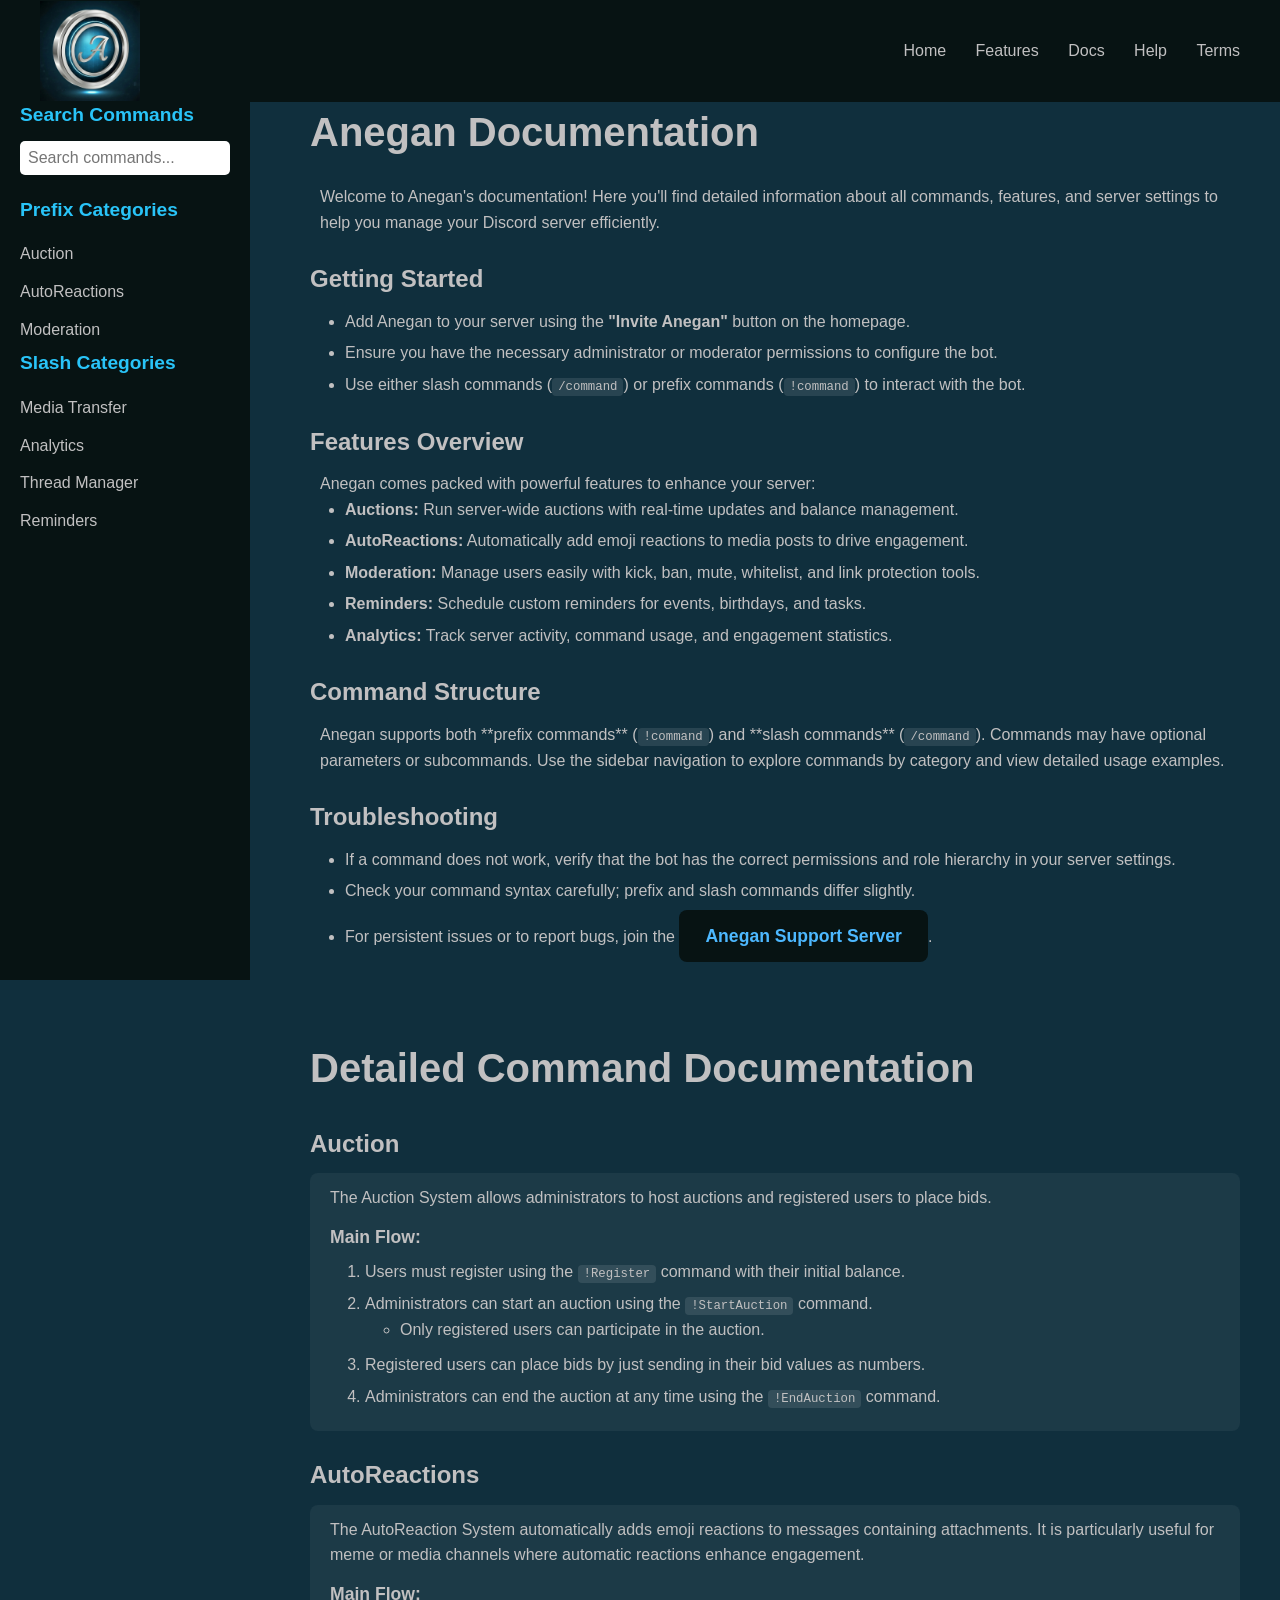
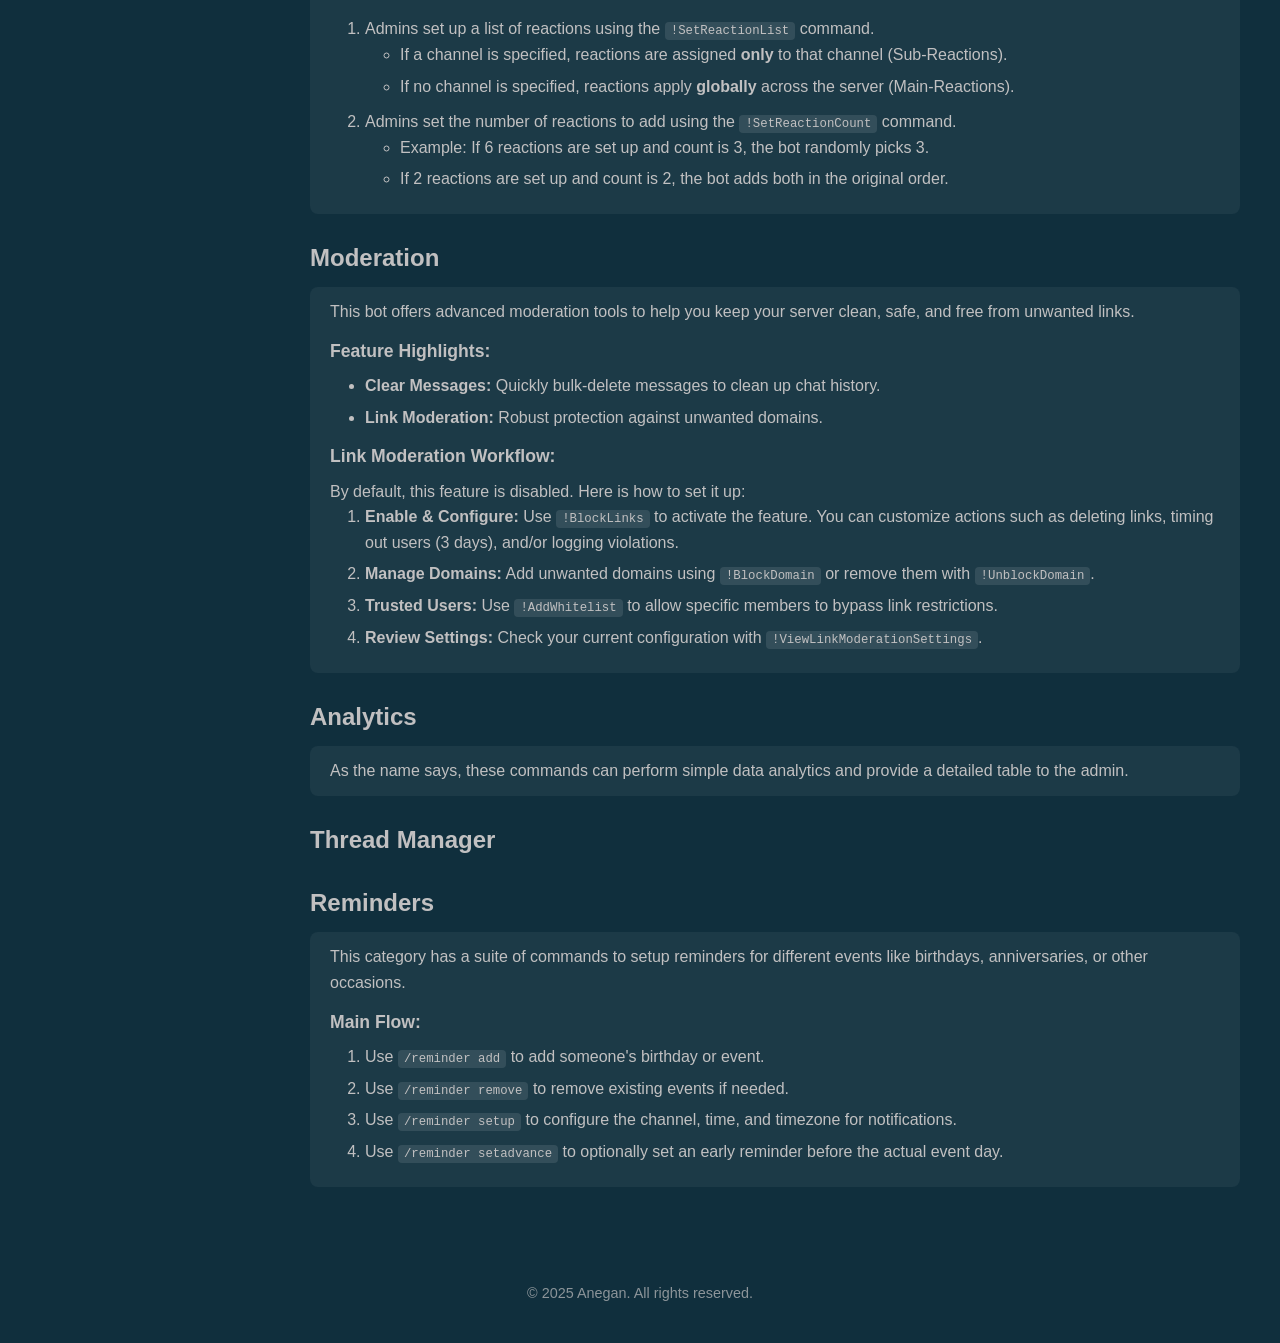
==== commit 5633b605: "Comment out Media Transfer section in docs.html Hiding Media transfer command" ====
--- a/docs.html
+++ b/docs.html
@@ -1078,8 +1078,7 @@
             </div>
 
             <!-- SLASH COMMANDS -->
-
-            <h2 id="media_transfer" class="category-title">Media Transfer</h2>
+<!--            <h2 id="media_transfer" class="category-title">Media Transfer</h2>
             <div class="accordion-content">
                 <div class="command">
                     <div class="command-name">/forward_media</div>
@@ -1106,7 +1105,7 @@
                     </div>
                 </div>
             </div>
-
+-->
             <h2 id="analytics" class="category-title">Analytics</h2>
             <div class="category-overview">
                 <p>
@@ -1429,4 +1428,4 @@
         <p>&copy; 2025 Anegan. All rights reserved.</p>
     </footer>
 </body>
-</html>+</html>
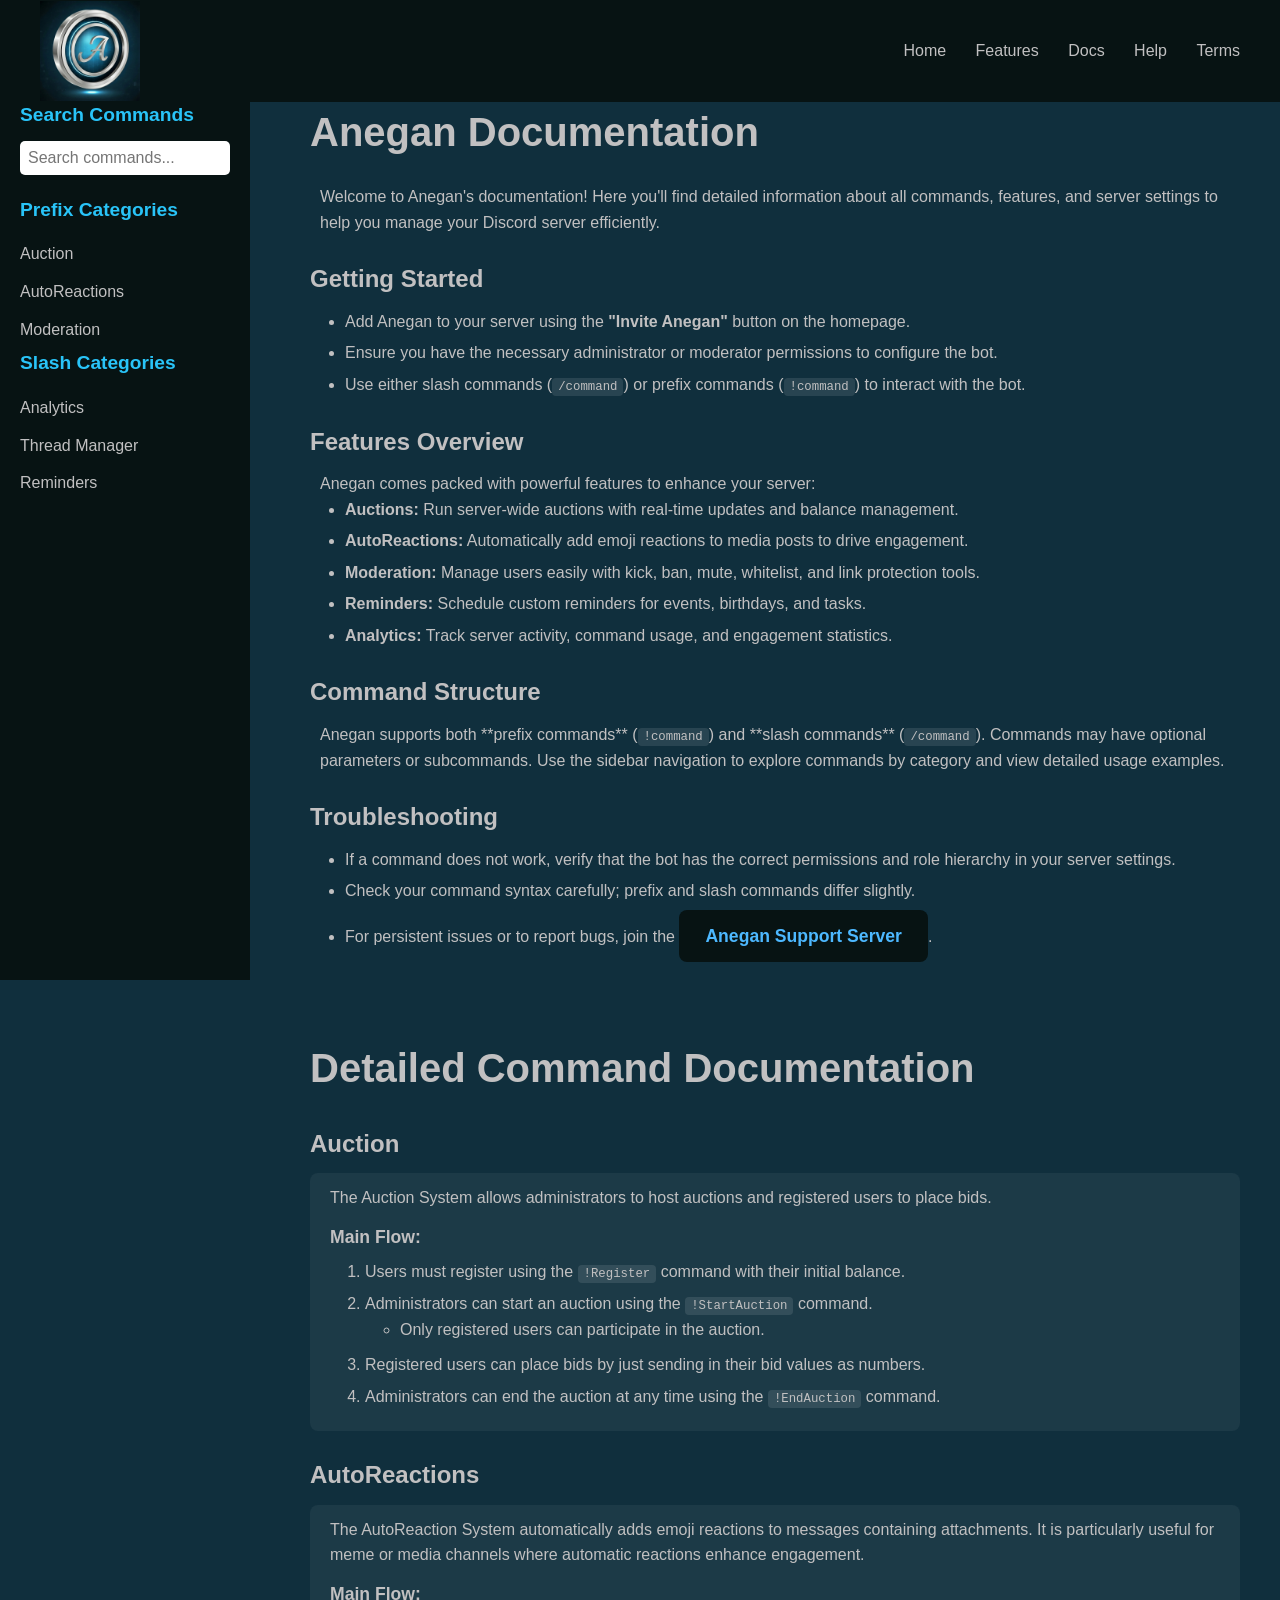
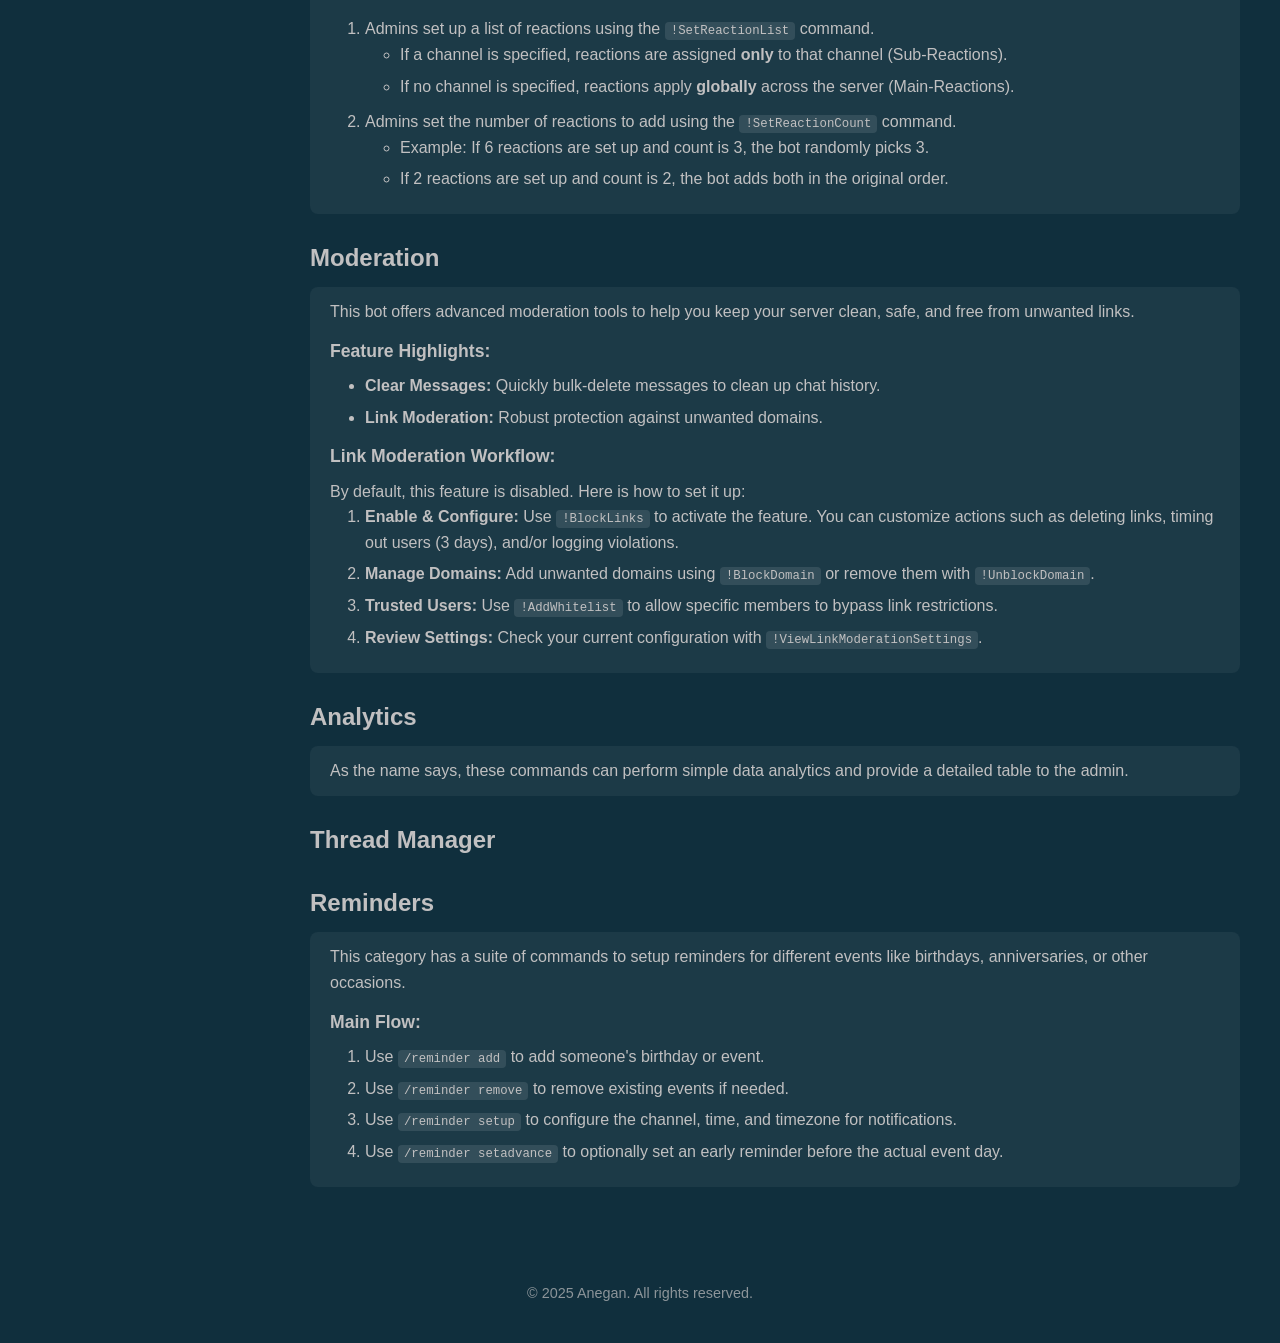
==== commit a2c6f0d1: "Update docs.html" ====
--- a/docs.html
+++ b/docs.html
@@ -284,7 +284,7 @@
             <a href="#moderation">Moderation</a>
 
             <h2>Slash Categories</h2>
-            <a href="#media_transfer">Media Transfer</a>
+            <!-- <a href="#media_transfer">Media Transfer</a>-->
             <a href="#analytics">Analytics</a>
             <a href="#thread_manager">Thread Manager</a>
             <a href="#reminders">Reminders</a>
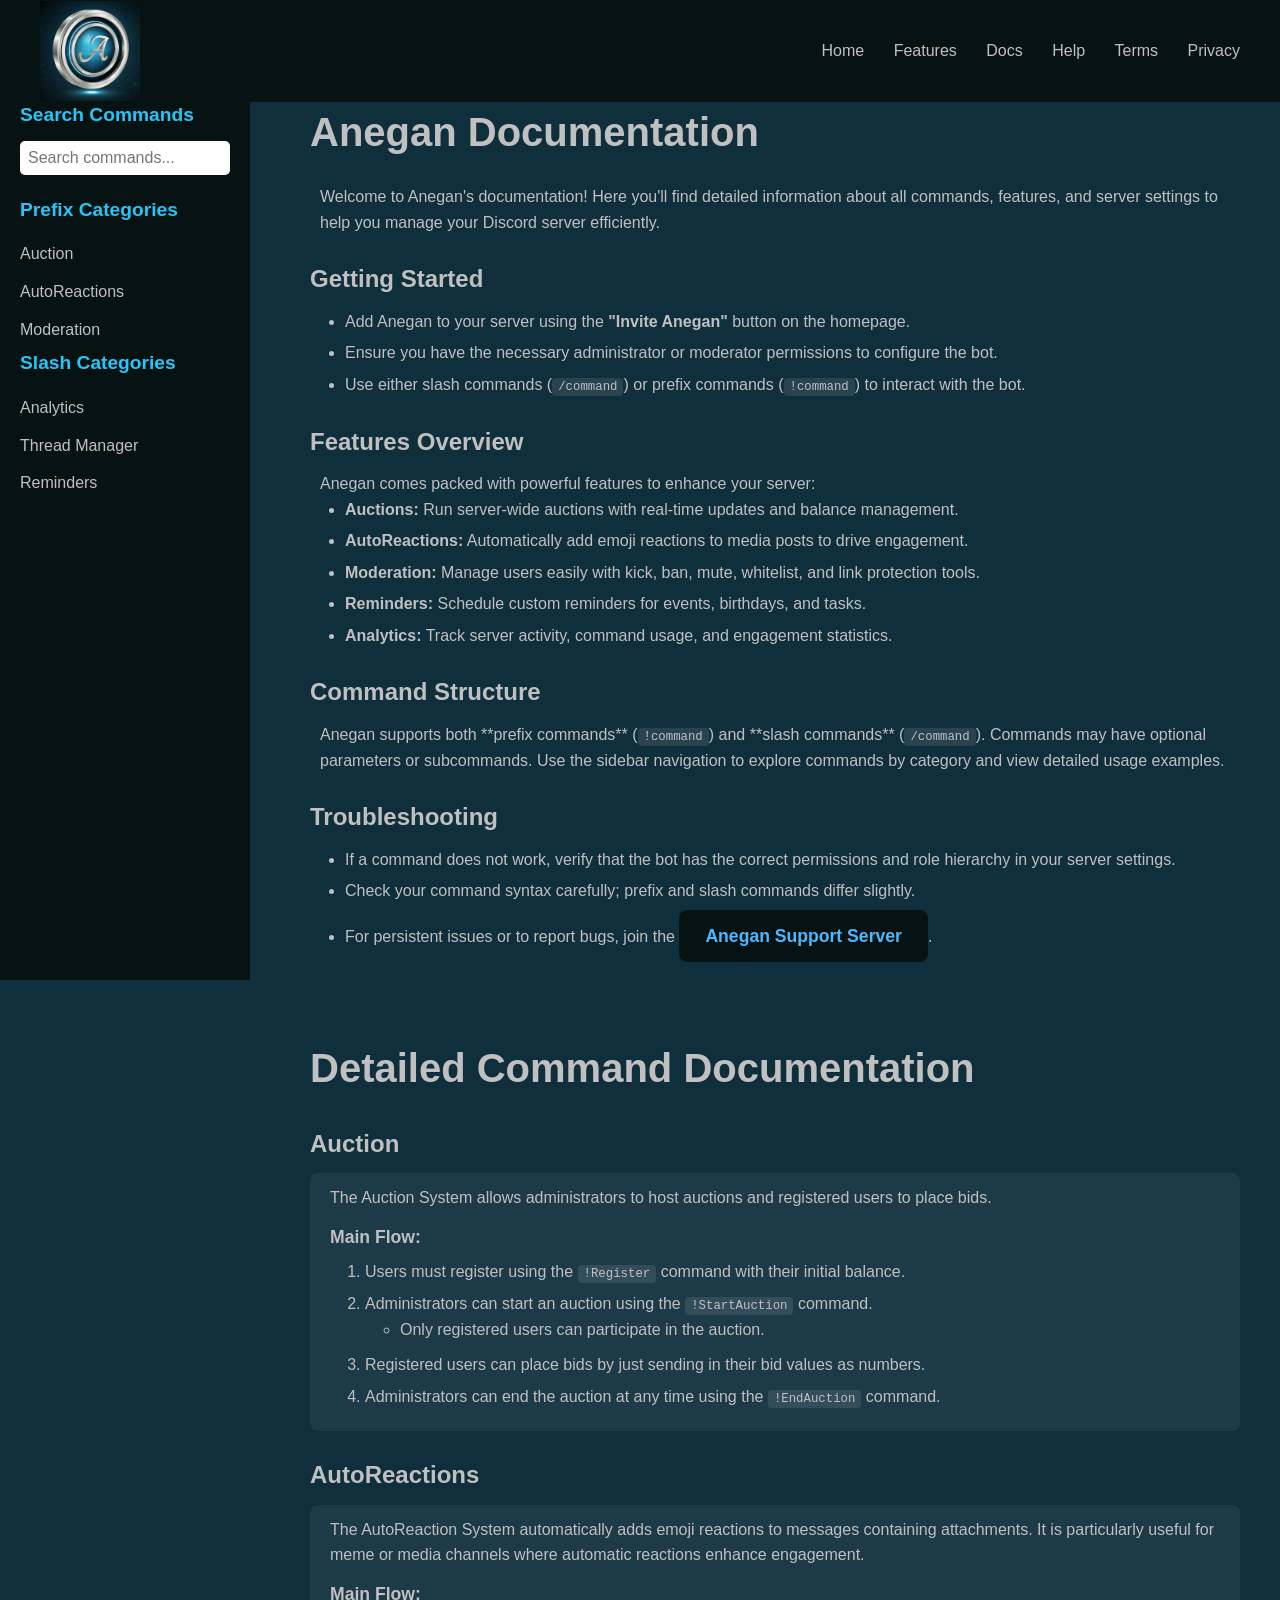
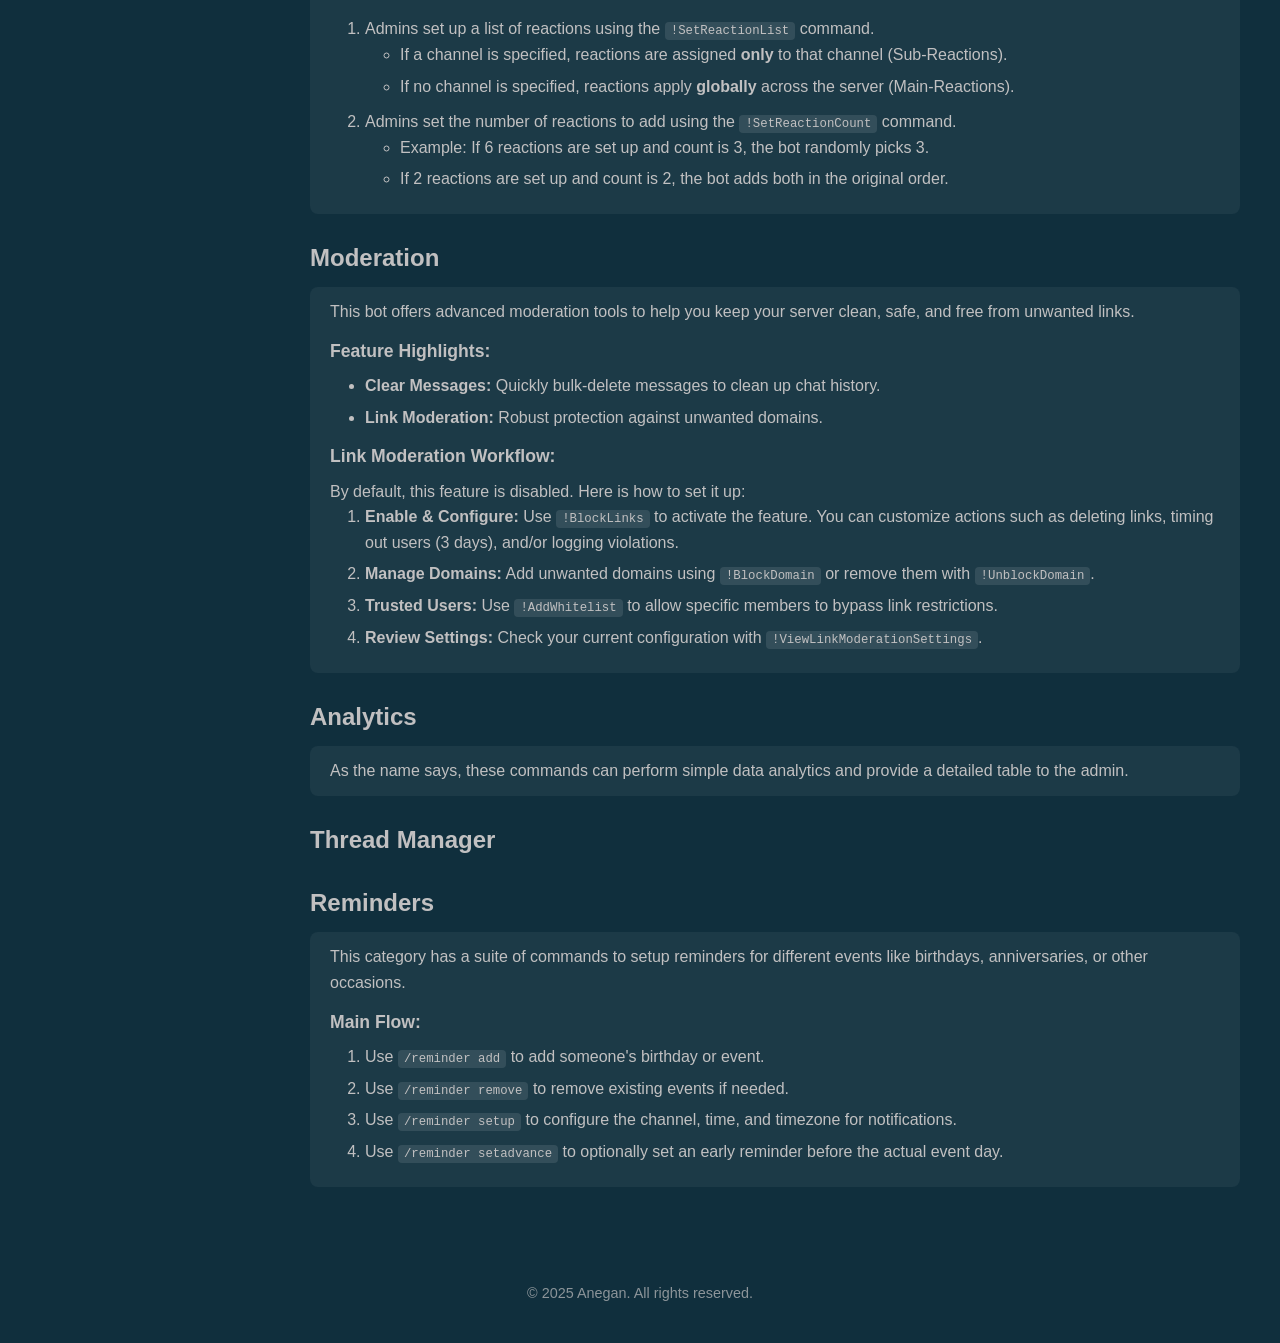
==== commit dccf57eb: "Add link to Privacy page in navigation" ====
--- a/docs.html
+++ b/docs.html
@@ -268,6 +268,7 @@
                 <a href="docs.html">Docs</a>
                 <a href="help.html">Help</a>
                 <a href="terms.html">Terms</a>
+                <a href="privacy.html">Privacy</a>
             </div>
         </div>
     </nav>
